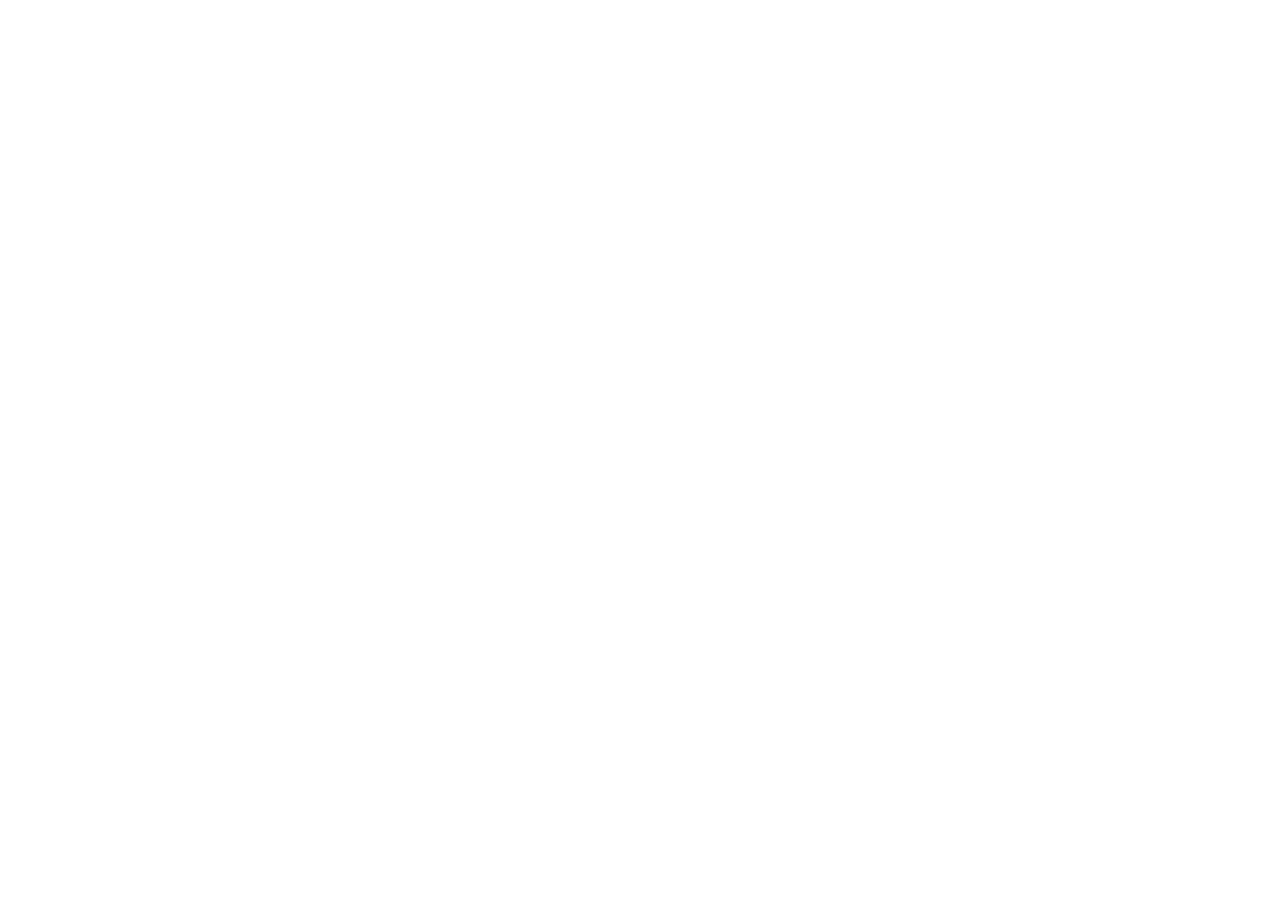
==== index.html @ 732a5e47 "creation html et css" ====
<!DOCTYPE html>
<html lang="fr">
<head>
    <meta charset="UTF-8">
    <meta http-equiv="X-UA-Compatible" content="IE=edge">
    <meta name="viewport" content="width=device-width, initial-scale=1.0">
    <title>Document</title>
    <link rel="stylesheet" href="style.css">
</head>
<body>
    
</body>
</html>
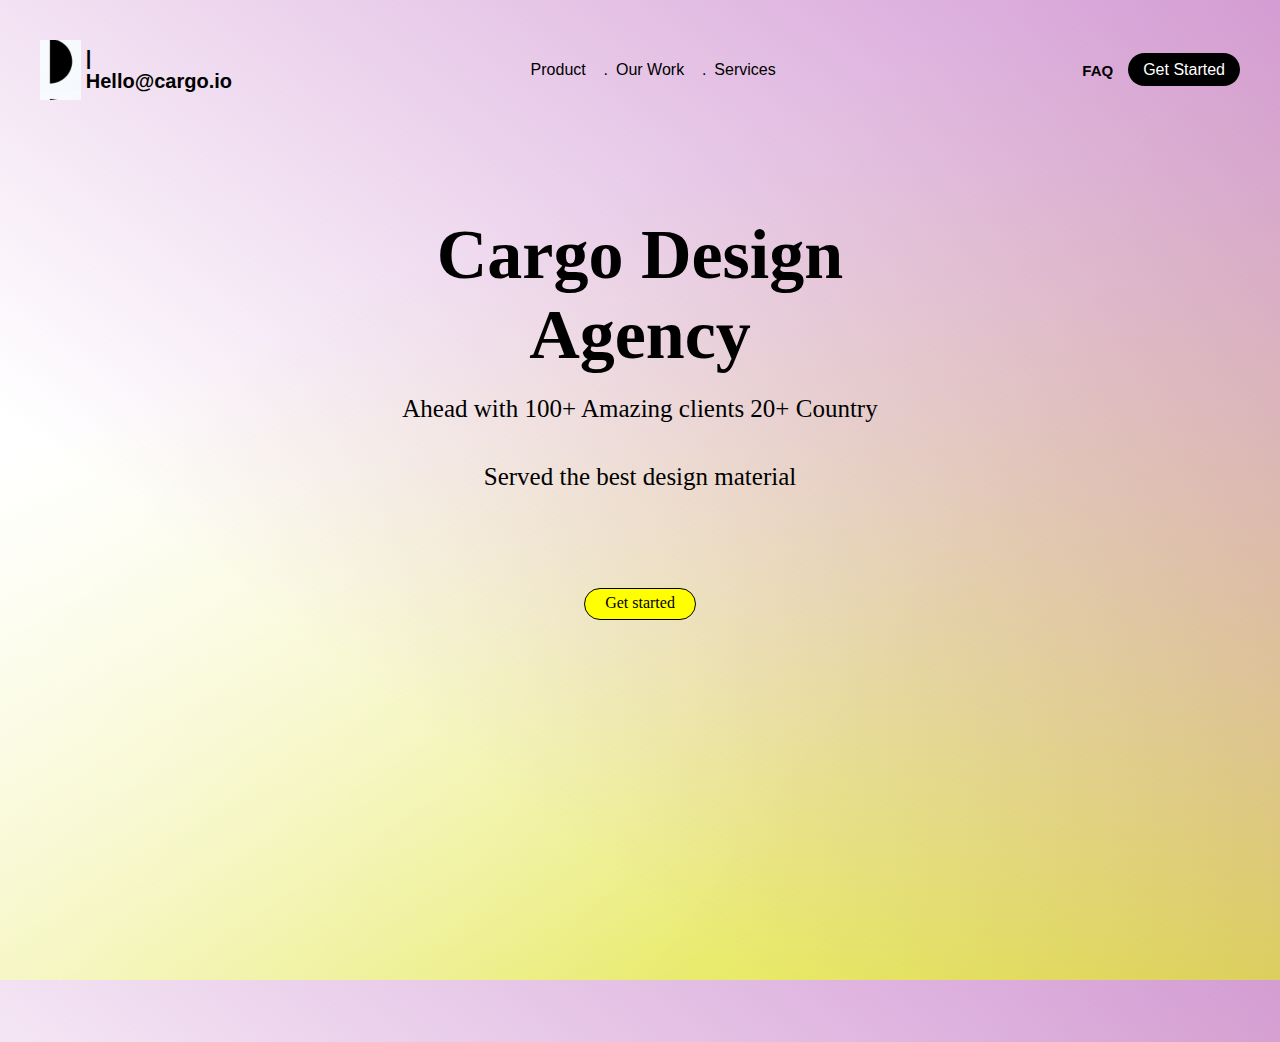
==== commit f1ca52b6: "fusion gwenael et nabil dans devellopement" ====
--- a/index.html
+++ b/index.html
@@ -1,13 +1,56 @@
-<!DOCTYPE html>
-<html lang="fr">
-<head>
-    <meta charset="UTF-8">
-    <meta http-equiv="X-UA-Compatible" content="IE=edge">
-    <meta name="viewport" content="width=device-width, initial-scale=1.0">
-    <title>Document</title>
-    <link rel="stylesheet" href="style.css">
-</head>
-<body>
-    
-</body>
-</html>
+<!DOCTYPE html>
+<html lang="fr">
+<head>
+    <meta charset="UTF-8">
+    <meta http-equiv="X-UA-Compatible" content="IE=edge">
+    <meta name="viewport" content="width=device-width, initial-scale=1.0">
+    <title>main</title>
+    <link rel="stylesheet" href="style.css">
+</head>
+
+
+<body>
+    <nav class="nav"> 
+        <div class="logo">
+            <div class="imgnav">
+    
+            </div>
+            <div class="textnav">
+                <h2 class="h2nav">| &nbsp Hello@cargo.io</h2>
+            </div>
+        </div>
+        <div class="menu">
+            <ul class="ulnav">
+                <li class="linav">Product &nbsp&nbsp&nbsp.</li>
+                <li class="linav">Our Work &nbsp&nbsp&nbsp.</li>
+                <li class="linav">Services</li>
+            </ul>
+        </div>
+        <div class="bouton">
+            <div>
+                <h2 class="faq">FAQ</h2>
+            </div>
+            <div>
+                <a class="boutonnav" href="#">Get Started</a>
+            </div>
+        </div>
+    </nav>
+
+
+    
+    <main class="nlmain">
+        <div class="nlespace" ></div>
+        <h1 class="nlcargo">Cargo Design Agency</h1>
+        <p class="nlAhead">Ahead with 100+ Amazing clients 20+ Country</p>
+        <div class="nlespace2"></div>
+        <p class="nlserved">Served the best design material</p>
+        <div class="nlboutton">
+            <a class="nlsubboutton" href="#"> Get started</a>
+        </div>
+        
+    </main>
+
+
+    
+</body>
+</html>--- a/style.css
+++ b/style.css
@@ -0,0 +1,150 @@
+.nlmain {
+    Display:grid;
+    grid-template-rows: 0.3fr 1fr 0.5fr 0.35fr 1fr 1fr;
+    grid-template-columns: 2fr 1fr 2fr 1fr 2fr;
+}
+
+.nlespace {
+    display:flex;
+    
+    grid-column-start: 0;
+    grid-column-end: 6;
+}
+
+.nlcargo {
+    grid-column-start: 2;
+    grid-column-end:5;
+    text-align:center;
+    font-size: 70px;
+    margin-bottom:20px;
+}
+
+.nlAhead {
+    font-size:25px;
+    grid-column-start: 2;
+    grid-column-end:5;
+    text-align:center;
+    margin: 0;
+}
+
+.nlespace2 {
+    margin: 0;
+    grid-column-start: 5;
+    grid-column-end:6;
+}
+
+.nlserved {
+    font-size:25px;
+    margin: 0;
+    margin-top: -45px;
+    grid-column-start: 2;
+    grid-column-end:5;
+    text-align:center;
+}
+
+.nlboutton {
+    display: flex;
+    justify-content: center;
+    text-align:center;
+    grid-column-start: 3;
+    grid-column-end:4;
+
+    
+}
+
+.nlsubboutton {
+    
+    width: 100px;
+    height:20px;
+    background-color: yellow;
+    padding:5px;
+    border-radius: 50px;
+    margin-left: 5px;
+    margin-right: 5px;
+    text-decoration:none;
+    color: black;
+    border: 1px solid black
+
+
+}
+
+.nlsubboutton:hover {
+    background-color: red;
+}
+
+
+.nav{
+    height: 60px;
+    display: flex;
+    justify-content: space-between;
+    }
+    
+    body{
+        margin: 40px;
+        box-sizing: border-box;
+        background:
+        linear-gradient(217deg, rgba(202, 133, 204, 0.8), rgba(255,0,0,0) 70.71%),
+        linear-gradient(127deg, rgba(255, 255, 255, 0.8), rgba(0,255,0,0) 70.71%),
+        linear-gradient(336deg, rgba(218, 221, 14, 0.8), rgba(0,0,255,0) 70.71%);
+        height: 100vh;
+    }
+    
+    .logo{
+        display: flex;
+        align-items: center;
+        width: 16%;
+    }
+    
+    .imgnav{
+        background-image: url(logogit.png);
+        background-size: cover;
+        background-position: 0px -10px;
+        height: 100%;
+        width: 50px;
+        margin-right: 5px;
+    
+    }
+    
+    .h2nav{
+        font-size: 20px;
+        font-family: 'Poppins', sans-serif;
+    }
+    
+    .menu{
+        display: flex;
+    }
+    
+    .bouton{
+        display: flex;
+        align-items: center;
+    }
+    
+    .boutonnav{
+        background-color: black;
+        padding: 8px 15px 8px 15px;
+        border-radius: 50px;
+        text-decoration: none;
+        color: white;
+        font-family: 'Poppins', sans-serif;
+    }
+    
+    .ulnav{
+        display: flex;
+        align-items: center;
+        padding: 0;
+        margin: auto;
+        font-family: 'Poppins', sans-serif;
+        
+    }
+    
+    .faq{
+        font-size: 15px;
+        margin-right: 15px;
+        font-family: 'Poppins', sans-serif;
+    }
+    .linav{
+        margin-top: 10px;
+        margin-bottom: 10px;
+        margin-right: 8px;
+        list-style: none;
+    }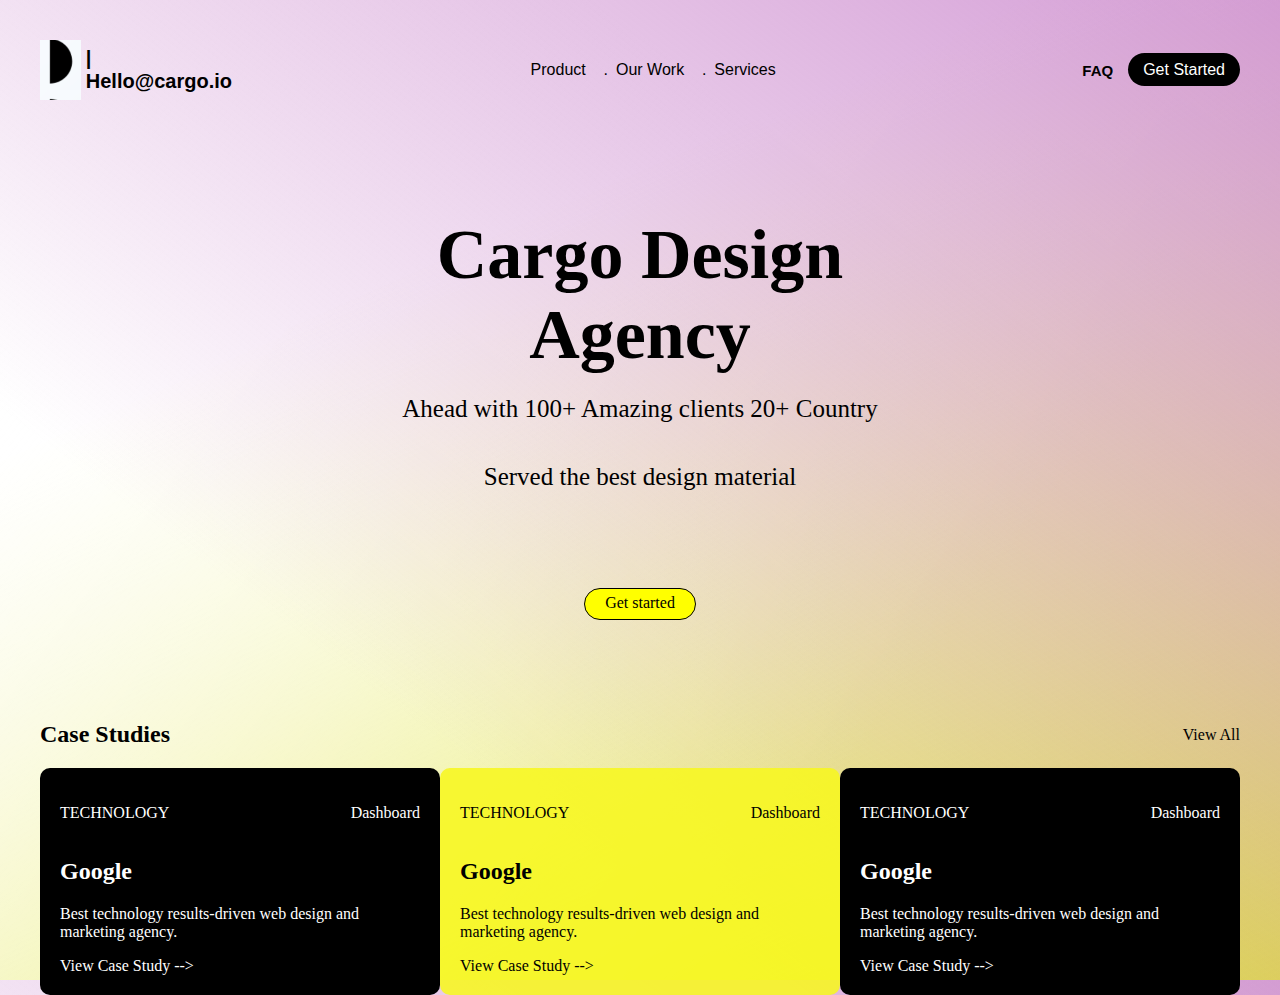
==== commit a78b12ca: "Final version" ====
--- a/index.html
+++ b/index.html
@@ -51,6 +51,53 @@
     </main>
 
 
+    <section class="section">
+        <div class="section-text">
+            <h2>Case Studies</h2>
+            <a class="black" href="#">View All</a>
+        </div>
+
+        <div class="section-case">
+
+            <div class="case1">
+                <div class="text-case1">
+                    <div class="text-p1">
+                        <p>TECHNOLOGY</p>
+                        <p>Dashboard</p>
+                    </div>
+                    <h2>Google</h2>
+                    <p>Best technology results-driven web design and marketing agency.</p>
+                    <a class="white" href="#">View Case Study --></a>
+                </div>
+            </div>
+
+            <div class="case2">
+                <div class="text-case2">
+                    <div class="text-p1">
+                        <p>TECHNOLOGY</p>
+                        <p>Dashboard</p>
+                    </div>
+                    <h2>Google</h2>
+                    <p>Best technology results-driven web design and marketing agency.</p>
+                    <a class="black" href="#">View Case Study --></a>
+                </div>
+            </div>
+
+            <div class="case3">
+                <div class="text-case3">
+                    <div class="text-p1">
+                        <p>TECHNOLOGY</p>
+                        <p>Dashboard</p>
+                    </div>
+                    <h2>Google</h2>
+                    <p>Best technology results-driven web design and marketing agency.</p>
+                    <a  class="white" href="#">View Case Study --></a>
+                </div>
+            </div>
+         
+        </div>
+
+    </section>
     
 </body>
 </html>--- a/style.css
+++ b/style.css
@@ -1,6 +1,6 @@
 .nlmain {
     Display:grid;
-    grid-template-rows: 0.3fr 1fr 0.5fr 0.35fr 1fr 1fr;
+    grid-template-rows: 0.3fr 1fr 0.5fr 0.35fr 0.5fr ;
     grid-template-columns: 2fr 1fr 2fr 1fr 2fr;
 }
 
@@ -147,4 +147,64 @@
         margin-bottom: 10px;
         margin-right: 8px;
         list-style: none;
+    }
+
+
+    .section{
+        width: 100%;
+    }
+    
+    .section-text{
+        display: flex;
+        justify-content: space-between;
+        align-items: center;
+    }
+    
+    .section-case{
+        color: white;
+        width: 100%;
+        border-radius: 10px;
+        display: flex;
+        justify-content: space-between;
+    }
+    
+    .case1{
+        width: 30%;
+        background-color: black;
+        border-radius: 10px;
+        padding: 20px;
+        color: white;
+    }
+    
+    .case2{
+        width: 30%;
+        background-color: rgba(247, 247, 31, 0.877);
+        border-radius: 10px;
+        padding: 20px;
+        color: black;
+    }
+    
+    .case3{
+        width: 30%;
+        background-color: black;
+        border-radius: 10px;
+        padding: 20px;
+        color: white;
+    }
+    
+    .text-p1{
+        display: flex;
+        justify-content: space-between;
+    }
+
+    a {
+        text-decoration: none;
+    }
+
+    .white {
+        color: white;
+    }
+
+    .black {
+        color: black;
     }